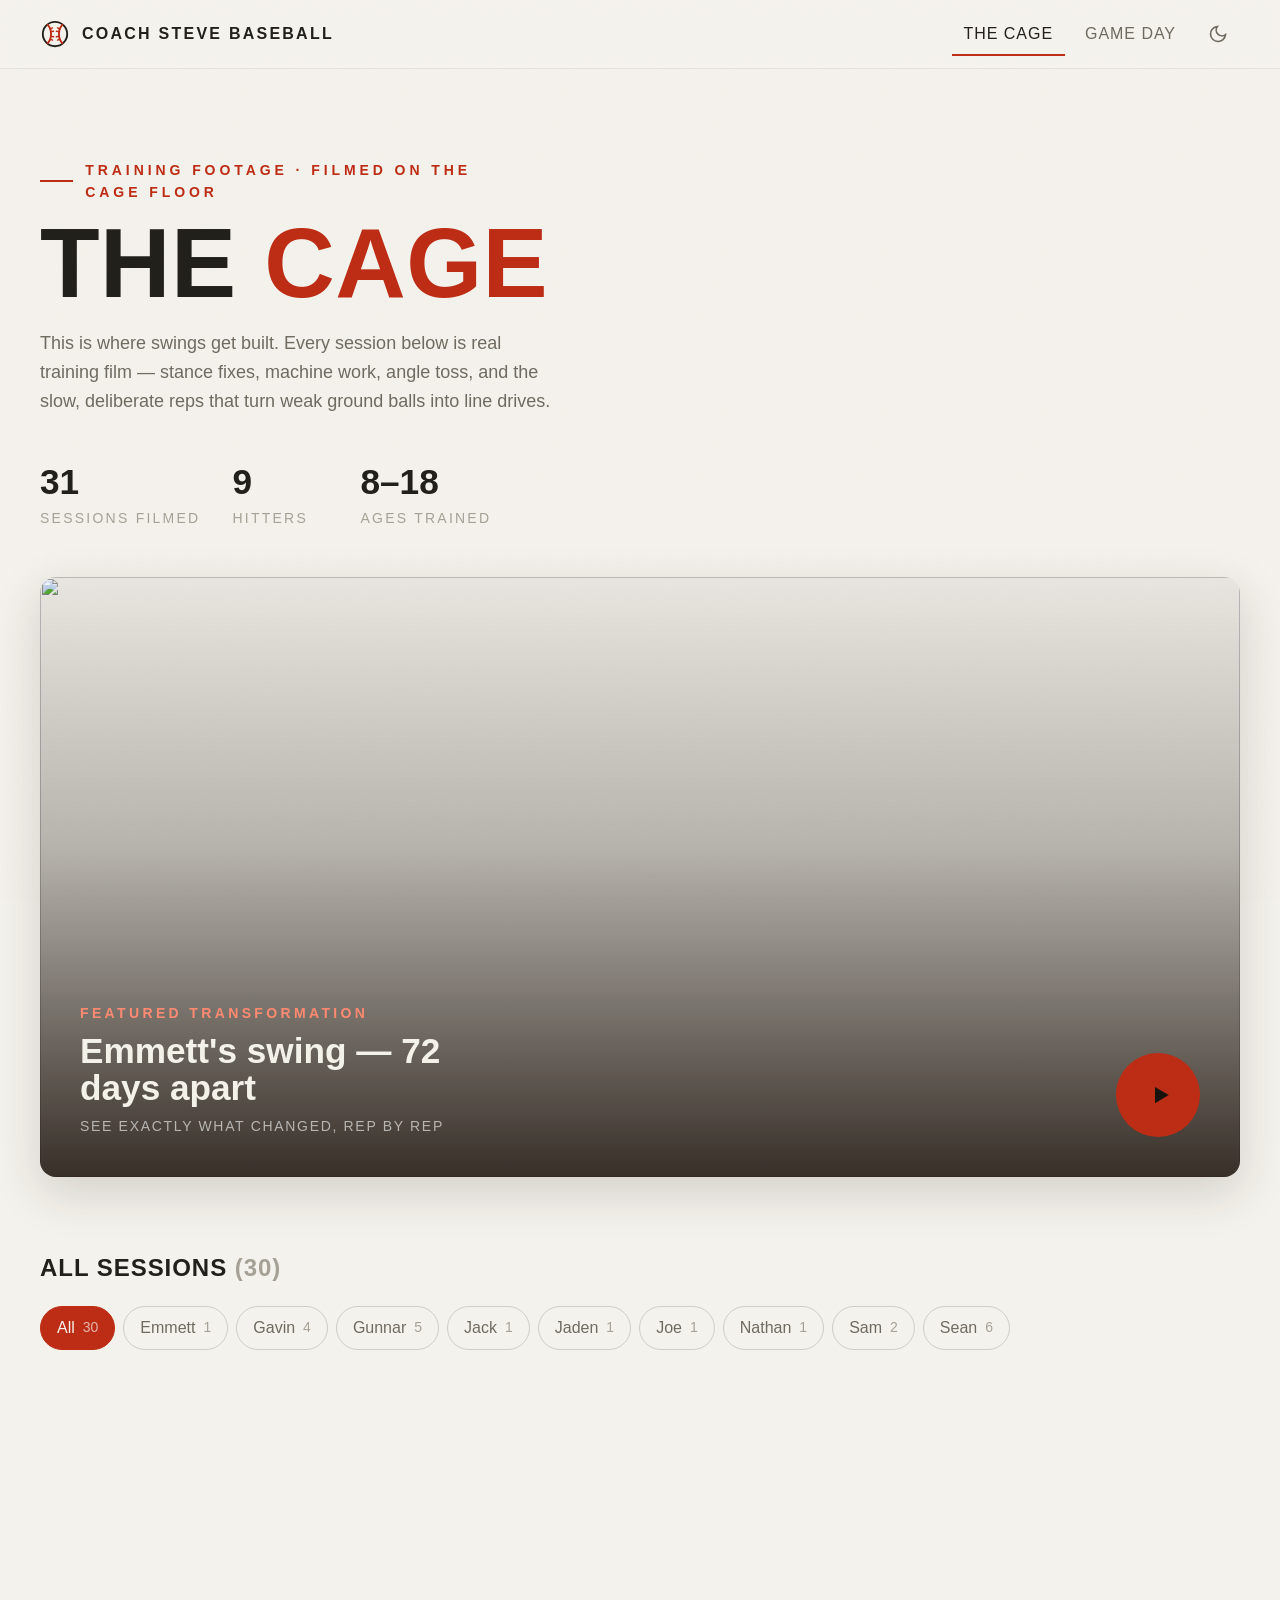
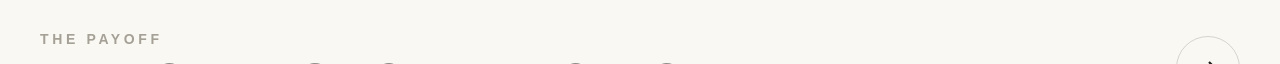
==== cage.html @ e66ed1f7 "Initial build + QA fixes: film room site" ====
<!doctype html>
<html lang="en">
<head>
  <meta charset="utf-8" />
  <meta name="viewport" content="width=device-width, initial-scale=1" />
  <title>The Cage — Coach Steve Baseball</title>
  <meta name="description" content="31 training sessions filmed in the cage — drill work, swing fixes, and transformations from Coach Steve's hitters, ages 8–18." />
  <meta property="og:title" content="The Cage — Coach Steve Baseball" />
  <meta property="og:description" content="Session footage, drill work, and swing transformations — filmed on the cage floor." />
  <meta property="og:image" content="https://i.ytimg.com/vi/dfww-Sb_CVw/maxresdefault.jpg" />
  <link href="https://api.fontshare.com/v2/css?f[]=clash-display@500,600,700&f[]=satoshi@400,500,700&display=swap" rel="stylesheet" />
  <link rel="stylesheet" href="./base.css" />
  <link rel="stylesheet" href="./style.css" />
</head>
<body class="page-cage" data-page="cage" data-featured="dfww-Sb_CVw">
  <a class="skip-link" href="#main">Skip to content</a>
  <header class="site-header">
    <a class="brand" href="./index.html" aria-label="Coach Steve Baseball home">
      <svg width="30" height="30" viewBox="0 0 32 32" fill="none" role="img" aria-label="Coach Steve Baseball logo">
        <circle cx="16" cy="16" r="13" stroke="currentColor" stroke-width="2" />
        <path d="M8.2 6.2 C 13 11, 13 21, 8.2 25.8" stroke="var(--color-accent)" stroke-width="2" stroke-linecap="round" />
        <path d="M23.8 6.2 C 19 11, 19 21, 23.8 25.8" stroke="var(--color-accent)" stroke-width="2" stroke-linecap="round" />
        <path d="M11 10.6l2.3-1.1M12 13.5l2.5-.5M12 18.5l2.5.5M11 21.4l2.3 1.1" stroke="var(--color-accent)" stroke-width="1.5" stroke-linecap="round" />
        <path d="M21 10.6l-2.3-1.1M20 13.5l-2.5-.5M20 18.5l-2.5.5M21 21.4l-2.3 1.1" stroke="var(--color-accent)" stroke-width="1.5" stroke-linecap="round" />
      </svg>
      <span class="brand-name">Coach Steve Baseball</span>
    </a>
    <nav class="site-nav" aria-label="Primary">
      <a href="./cage.html" aria-current="page">The Cage</a>
      <a href="./gameday.html">Game Day</a>
      <button class="theme-toggle" data-theme-toggle type="button" aria-label="Switch color mode"></button>
    </nav>
  </header>

  <main id="main">
    <section class="hero" data-reveal>
      <p class="hero-kicker">Training footage · Filmed on the cage floor</p>
      <h1>The <span class="accent">Cage</span></h1>
      <p class="hero-lede">
        This is where swings get built. Every session below is real training film — stance fixes,
        machine work, angle toss, and the slow, deliberate reps that turn weak ground balls into
        line drives.
      </p>
      <div class="hero-stats">
        <div class="hero-stat"><b>31</b><span>Sessions filmed</span></div>
        <div class="hero-stat"><b>9</b><span>Hitters</span></div>
        <div class="hero-stat"><b>8–18</b><span>Ages trained</span></div>
      </div>
    </section>

    <section class="featured" aria-label="Featured session" data-reveal>
      <button class="featured-card" id="featured-btn" type="button" aria-label="Play featured video: Emmett's swing transformation, 72 days apart">
        <img src="https://i.ytimg.com/vi/dfww-Sb_CVw/maxresdefault.jpg" alt="" loading="eager" decoding="async" width="1280" height="720" />
        <div class="featured-copy">
          <div>
            <p class="featured-label">Featured transformation</p>
            <p class="featured-title">Emmett's swing — 72 days apart</p>
            <p class="featured-meta">See exactly what changed, rep by rep</p>
          </div>
          <span class="play-badge" aria-hidden="true">
            <svg width="30" height="30" viewBox="0 0 24 24" fill="currentColor"><path d="M8 5.5v13l11-6.5-11-6.5z" /></svg>
          </span>
        </div>
      </button>
    </section>

    <div class="filter-bar" data-reveal>
      <h2 class="filter-heading">All sessions <span style="color:var(--color-text-faint)">(<span id="visible-count">30</span>)</span></h2>
      <div class="chips" id="chips" role="group" aria-label="Filter sessions by hitter"></div>
    </div>

    <section class="grid-wrap" aria-label="Training videos">
      <div class="video-grid" id="video-grid"></div>
      <div class="empty-state" id="empty-state">
        <svg width="44" height="44" viewBox="0 0 24 24" fill="none" stroke="currentColor" stroke-width="1.6" aria-hidden="true"><circle cx="12" cy="12" r="9"/><path d="M9.5 9.5c2 2 3 3.5 3.5 5.5M14.5 9c-2 .8-3.8.8-5.5.5"/></svg>
        <h3>No sessions here yet</h3>
        <p>Try a different hitter — or pick “All” to see every session.</p>
      </div>
    </section>

    <aside class="cross-band">
      <a href="./gameday.html">
        <div>
          <p class="cross-kicker">The payoff</p>
          <p class="cross-title">Watch it show up on Game Day</p>
        </div>
        <span class="cross-arrow" aria-hidden="true">
          <svg width="24" height="24" viewBox="0 0 24 24" fill="none" stroke="currentColor" stroke-width="2.2"><path d="M5 12h14M13 6l6 6-6 6" /></svg>
        </span>
      </a>
    </aside>
  </main>

  <footer class="site-footer">
    <span class="foot-brand">Coach Steve Baseball</span>
    <span>Private hitting &amp; player development · East Meadow, NY</span>
    <a href="https://www.youtube.com/@coachstevebaseball" target="_blank" rel="noopener noreferrer" style="color:inherit">YouTube ↗</a>
  </footer>

  <div class="lightbox" id="lightbox" role="dialog" aria-modal="true" aria-label="Video player">
    <div class="lightbox-scrim"></div>
    <div class="lightbox-panel">
      <div class="lightbox-controls">
        <button class="lb-btn" data-lb-close type="button" aria-label="Close video">
          <svg width="18" height="18" viewBox="0 0 24 24" fill="none" stroke="currentColor" stroke-width="2.4"><path d="M6 6l12 12M18 6L6 18" /></svg>
        </button>
      </div>
      <div class="lightbox-frame"></div>
      <div class="lightbox-body">
        <p class="lightbox-meta"></p>
        <h2 class="lightbox-title"></h2>
        <p class="lightbox-desc"></p>
      </div>
      <div class="lightbox-nav">
        <button class="lb-nav-btn" data-lb-prev type="button">
          <svg width="16" height="16" viewBox="0 0 24 24" fill="none" stroke="currentColor" stroke-width="2.2" aria-hidden="true"><path d="M19 12H5M11 6l-6 6 6 6" /></svg>
          Previous
        </button>
        <button class="lb-nav-btn" data-lb-next type="button">
          Next
          <svg width="16" height="16" viewBox="0 0 24 24" fill="none" stroke="currentColor" stroke-width="2.2" aria-hidden="true"><path d="M5 12h14M13 6l6 6-6 6" /></svg>
        </button>
      </div>
    </div>
  </div>

  <script src="./videos.js" defer></script>
  <script src="./app.js" defer></script>
</body>
</html>
---- base.css ----
*,
*::before,
*::after {
  box-sizing: border-box;
  margin: 0;
  padding: 0;
}

html {
  -moz-text-size-adjust: none;
  -webkit-text-size-adjust: none;
  text-size-adjust: none;
  -webkit-font-smoothing: antialiased;
  -moz-osx-font-smoothing: grayscale;
  text-rendering: optimizeLegibility;
  scroll-behavior: smooth;
  hanging-punctuation: first last;
  scroll-padding-top: var(--space-16);
}

body {
  min-height: 100dvh;
  line-height: 1.6;
  font-family: var(--font-body, sans-serif);
  font-size: var(--text-base);
  color: var(--color-text);
  background-color: var(--color-bg);
}

img,
picture,
video,
canvas,
svg {
  display: block;
  max-width: 100%;
  height: auto;
}
ul[role='list'],
ol[role='list'] {
  list-style: none;
}
input,
button,
textarea,
select {
  font: inherit;
  color: inherit;
}

h1,
h2,
h3,
h4,
h5,
h6 {
  text-wrap: balance;
  line-height: 1.15;
}
p,
li,
figcaption {
  text-wrap: pretty;
  max-width: 72ch;
}

::selection {
  background: oklch(from var(--color-accent) l c h / 0.3);
  color: var(--color-text);
}

:focus-visible {
  outline: 2px solid var(--color-accent);
  outline-offset: 3px;
  border-radius: var(--radius-sm);
}

@media (prefers-reduced-motion: reduce) {
  *,
  *::before,
  *::after {
    animation-duration: 0.01ms !important;
    animation-iteration-count: 1 !important;
    transition-duration: 0.01ms !important;
    scroll-behavior: auto !important;
  }
}

button {
  cursor: pointer;
  background: none;
  border: none;
}
table {
  border-collapse: collapse;
  width: 100%;
}

a,
button,
[role='button'],
[role='link'],
input,
textarea,
select {
  transition:
    color var(--transition-interactive),
    background var(--transition-interactive),
    border-color var(--transition-interactive),
    box-shadow var(--transition-interactive);
}

.sr-only {
  position: absolute;
  width: 1px;
  height: 1px;
  padding: 0;
  margin: -1px;
  overflow: hidden;
  clip: rect(0, 0, 0, 0);
  white-space: nowrap;
  border-width: 0;
}
---- style.css ----
/* ============================================================
   COACH STEVE BASEBALL — FILM ROOM
   Night-session cinema: charcoal surfaces, stitch-red (cage)
   and stadium-gold (game day) accents.
   ============================================================ */

:root {
  /* Type scale */
  --text-xs: clamp(0.75rem, 0.7rem + 0.25vw, 0.875rem);
  --text-sm: clamp(0.875rem, 0.8rem + 0.35vw, 1rem);
  --text-base: clamp(1rem, 0.95rem + 0.25vw, 1.125rem);
  --text-lg: clamp(1.125rem, 1rem + 0.75vw, 1.5rem);
  --text-xl: clamp(1.5rem, 1.2rem + 1.25vw, 2.25rem);
  --text-2xl: clamp(2rem, 1.2rem + 2.5vw, 3.5rem);
  --text-3xl: clamp(2.5rem, 1rem + 4vw, 5rem);
  --text-hero: clamp(3rem, 0.5rem + 7vw, 7.5rem);

  /* Spacing */
  --space-1: 0.25rem;
  --space-2: 0.5rem;
  --space-3: 0.75rem;
  --space-4: 1rem;
  --space-5: 1.25rem;
  --space-6: 1.5rem;
  --space-8: 2rem;
  --space-10: 2.5rem;
  --space-12: 3rem;
  --space-16: 4rem;
  --space-20: 5rem;
  --space-24: 6rem;
  --space-32: 8rem;

  /* Radius */
  --radius-sm: 0.375rem;
  --radius-md: 0.5rem;
  --radius-lg: 0.75rem;
  --radius-xl: 1rem;
  --radius-full: 9999px;

  --transition-interactive: 180ms cubic-bezier(0.16, 1, 0.3, 1);
  --ease-out: cubic-bezier(0.16, 1, 0.3, 1);

  --content-narrow: 640px;
  --content-default: 960px;
  --content-wide: 1280px;

  --font-display: 'Clash Display', 'Arial Narrow', sans-serif;
  --font-body: 'Satoshi', 'Helvetica Neue', sans-serif;
}

/* ---------- DARK (default — night session) ---------- */
:root,
[data-theme='dark'] {
  --color-bg: #131312;
  --color-surface: #1a1a18;
  --color-surface-2: #201f1d;
  --color-surface-offset: #262522;
  --color-surface-dynamic: #2e2d29;
  --color-divider: oklch(0.95 0.01 90 / 0.08);
  --color-border: oklch(0.95 0.01 90 / 0.14);

  --color-text: #eeeae1;
  --color-text-muted: #a09b90;
  --color-text-faint: #6c6960;
  --color-text-inverse: #131312;

  /* stitch red (cage default) */
  --color-red: #ff5a40;
  --color-red-hover: #ff7259;
  --color-red-deep: #d23a22;
  /* stadium gold */
  --color-gold: #eeb03c;
  --color-gold-hover: #f7c25d;
  --color-gold-deep: #c78d1d;

  --color-accent: var(--color-red);
  --color-accent-hover: var(--color-red-hover);

  --scrim: linear-gradient(to top, oklch(0.15 0.01 80 / 0.92), oklch(0.15 0.01 80 / 0.25) 55%, oklch(0.15 0.01 80 / 0.05));
  --shadow-sm: 0 1px 2px oklch(0 0 0 / 0.3);
  --shadow-md: 0 4px 16px oklch(0 0 0 / 0.35);
  --shadow-lg: 0 16px 48px oklch(0 0 0 / 0.5);
}

/* ---------- LIGHT (day game) ---------- */
[data-theme='light'] {
  --color-bg: #f4f2ec;
  --color-surface: #faf8f3;
  --color-surface-2: #fdfcf9;
  --color-surface-offset: #ece9e1;
  --color-surface-dynamic: #e2dfd6;
  --color-divider: oklch(0.2 0.01 90 / 0.08);
  --color-border: oklch(0.2 0.01 90 / 0.16);

  --color-text: #22201b;
  --color-text-muted: #6f6b61;
  --color-text-faint: #a5a196;
  --color-text-inverse: #f4f2ec;

  --color-red: #bd2c14;
  --color-red-hover: #99230f;
  --color-red-deep: #99230f;
  --color-gold: #9a6b00;
  --color-gold-hover: #7b5500;
  --color-gold-deep: #7b5500;

  --scrim: linear-gradient(to top, oklch(0.2 0.02 60 / 0.88), oklch(0.2 0.02 60 / 0.28) 55%, oklch(0.2 0.02 60 / 0.05));
  --shadow-sm: 0 1px 2px oklch(0.25 0.02 80 / 0.08);
  --shadow-md: 0 4px 16px oklch(0.25 0.02 80 / 0.1);
  --shadow-lg: 0 16px 48px oklch(0.25 0.02 80 / 0.16);
}

/* Page-scoped accents */
body.page-game {
  --color-accent: var(--color-gold);
  --color-accent-hover: var(--color-gold-hover);
}

/* ============================================================
   GRAIN + PAGE ATMOSPHERE
   ============================================================ */
body::before {
  content: '';
  position: fixed;
  inset: 0;
  pointer-events: none;
  z-index: 1;
  opacity: 0.05;
  background-image: url("data:image/svg+xml,%3Csvg xmlns='http://www.w3.org/2000/svg' width='160' height='160'%3E%3Cfilter id='n'%3E%3CfeTurbulence type='fractalNoise' baseFrequency='0.9' numOctaves='2'/%3E%3C/filter%3E%3Crect width='160' height='160' filter='url(%23n)' opacity='0.55'/%3E%3C/svg%3E");
}

/* ============================================================
   HEADER
   ============================================================ */
.skip-link {
  position: absolute;
  left: var(--space-4);
  top: -100%;
  z-index: 200;
  background: var(--color-accent);
  color: var(--color-text-inverse);
  padding: var(--space-2) var(--space-4);
  border-radius: var(--radius-sm);
  font-size: var(--text-sm);
}
.skip-link:focus {
  top: var(--space-4);
}

.site-header {
  position: sticky;
  top: 0;
  z-index: 100;
  display: flex;
  align-items: center;
  justify-content: space-between;
  gap: var(--space-4);
  padding: var(--space-3) clamp(var(--space-4), 4vw, var(--space-10));
  background: oklch(from var(--color-bg) l c h / 0.82);
  backdrop-filter: blur(14px);
  -webkit-backdrop-filter: blur(14px);
  border-bottom: 1px solid var(--color-divider);
}

.brand {
  display: inline-flex;
  align-items: center;
  gap: var(--space-3);
  text-decoration: none;
  color: var(--color-text);
}
.brand svg {
  flex: none;
}
.brand-name {
  font-family: var(--font-display);
  font-weight: 600;
  font-size: var(--text-sm);
  letter-spacing: 0.14em;
  text-transform: uppercase;
  white-space: nowrap;
}

.site-nav {
  display: flex;
  align-items: center;
  gap: var(--space-2);
}
.site-nav a {
  text-decoration: none;
  color: var(--color-text-muted);
  font-size: var(--text-sm);
  font-weight: 500;
  letter-spacing: 0.06em;
  text-transform: uppercase;
  padding: var(--space-2) var(--space-3);
  border-radius: var(--radius-full);
  min-height: 44px;
  display: inline-flex;
  align-items: center;
}
.site-nav a:hover {
  color: var(--color-text);
}
.site-nav a[aria-current='page'] {
  color: var(--color-text);
  box-shadow: inset 0 -2px 0 var(--color-accent);
  border-radius: 0;
}
.theme-toggle {
  display: inline-flex;
  align-items: center;
  justify-content: center;
  width: 44px;
  height: 44px;
  border-radius: var(--radius-full);
  color: var(--color-text-muted);
}
.theme-toggle:hover {
  color: var(--color-text);
  background: var(--color-surface-2);
}

/* ============================================================
   ENTRY (index) — split screen
   ============================================================ */
.entry {
  position: relative;
  z-index: 2;
  display: flex;
  min-height: calc(100dvh - 71px);
}
.entry-half {
  position: relative;
  flex: 1 1 50%;
  display: flex;
  align-items: flex-end;
  overflow: hidden;
  text-decoration: none;
  color: #f2efe7;
  transition: flex-basis 700ms var(--ease-out);
  outline-offset: -6px;
}
@media (hover: hover) {
  .entry:has(.entry-half:hover) .entry-half:hover {
    flex-basis: 62%;
  }
  .entry:has(.entry-half:hover) .entry-half:not(:hover) {
    flex-basis: 38%;
  }
}
.entry-collage {
  position: absolute;
  inset: -4%;
  display: grid;
  grid-template-columns: repeat(2, 1fr);
  gap: 4px;
  filter: saturate(0.85) contrast(1.02);
  transform: scale(1.02);
  transition: transform 900ms var(--ease-out);
}
.entry-half:hover .entry-collage {
  transform: scale(1.07);
}
.entry-collage img {
  width: 100%;
  height: 100%;
  object-fit: cover;
}
.entry-half::after {
  content: '';
  position: absolute;
  inset: 0;
  background: var(--scrim);
}
.entry-half.entry-cage::after {
  background:
    linear-gradient(to top, oklch(0.14 0.02 30 / 0.94), oklch(0.14 0.02 30 / 0.35) 55%, oklch(0.14 0.02 30 / 0.12));
}
.entry-half.entry-game::after {
  background:
    linear-gradient(to top, oklch(0.15 0.03 75 / 0.94), oklch(0.15 0.03 75 / 0.35) 55%, oklch(0.15 0.03 75 / 0.12));
}
.entry-copy {
  position: relative;
  z-index: 3;
  padding: clamp(var(--space-6), 5vw, var(--space-16));
  width: 100%;
}
.entry-kicker {
  font-size: var(--text-xs);
  font-weight: 700;
  letter-spacing: 0.28em;
  text-transform: uppercase;
  margin-bottom: var(--space-3);
}
.entry-cage .entry-kicker {
  color: #ff8971;
}
.entry-game .entry-kicker {
  color: #f6c765;
}
.entry-title {
  font-family: var(--font-display);
  font-weight: 700;
  font-size: var(--text-3xl);
  text-transform: uppercase;
  letter-spacing: 0.01em;
  line-height: 0.95;
}
.entry-sub {
  margin-top: var(--space-3);
  max-width: 44ch;
  color: oklch(0.98 0 0 / 0.75);
  font-size: var(--text-sm);
}
.entry-cta {
  display: inline-flex;
  align-items: center;
  gap: var(--space-2);
  margin-top: var(--space-5);
  font-size: var(--text-sm);
  font-weight: 700;
  letter-spacing: 0.1em;
  text-transform: uppercase;
}
.entry-cage .entry-cta {
  color: #ff8971;
}
.entry-game .entry-cta {
  color: #f6c765;
}
.entry-cta svg {
  transition: transform 300ms var(--ease-out);
}
.entry-half:hover .entry-cta svg {
  transform: translateX(6px);
}
.entry-count {
  position: absolute;
  top: clamp(var(--space-5), 4vw, var(--space-10));
  right: clamp(var(--space-5), 4vw, var(--space-10));
  z-index: 3;
  font-family: var(--font-display);
  font-weight: 600;
  font-size: var(--text-lg);
  line-height: 1.1;
  color: oklch(1 0 0 / 0.92);
  text-align: right;
  background: oklch(0.15 0.01 80 / 0.62);
  backdrop-filter: blur(8px);
  -webkit-backdrop-filter: blur(8px);
  padding: var(--space-3) var(--space-4);
  border-radius: var(--radius-lg);
  border: 1px solid oklch(1 0 0 / 0.1);
}
.entry-count small {
  display: block;
  font-family: var(--font-body);
  font-size: var(--text-xs);
  font-weight: 500;
  letter-spacing: 0.18em;
  text-transform: uppercase;
  color: oklch(1 0 0 / 0.55);
}
@media (max-width: 767px) {
  .entry {
    flex-direction: column;
  }
  .entry-half {
    min-height: 46dvh;
  }
}

/* ============================================================
   PAGE HERO (cage / gameday)
   ============================================================ */
.hero {
  position: relative;
  z-index: 2;
  padding: clamp(var(--space-10), 7vw, var(--space-24)) clamp(var(--space-4), 4vw, var(--space-10))
    clamp(var(--space-8), 4vw, var(--space-12));
  max-width: var(--content-wide);
  margin-inline: auto;
}
.hero-kicker {
  display: inline-flex;
  align-items: center;
  gap: var(--space-3);
  font-size: var(--text-xs);
  font-weight: 700;
  letter-spacing: 0.28em;
  text-transform: uppercase;
  color: var(--color-accent);
  margin-bottom: var(--space-4);
}
.hero-kicker::before {
  content: '';
  width: 34px;
  height: 2px;
  background: var(--color-accent);
}
.hero h1 {
  font-family: var(--font-display);
  font-weight: 700;
  font-size: var(--text-hero);
  text-transform: uppercase;
  line-height: 0.92;
  letter-spacing: 0.005em;
  max-width: 12ch;
}
.hero h1 .accent {
  color: var(--color-accent);
}
.hero-lede {
  margin-top: var(--space-5);
  max-width: 52ch;
  color: var(--color-text-muted);
  font-size: var(--text-base);
}
.hero-stats {
  display: flex;
  flex-wrap: wrap;
  gap: var(--space-8);
  margin-top: clamp(var(--space-8), 4vw, var(--space-12));
}
.hero-stat {
  min-width: 96px;
}
.hero-stat b {
  display: block;
  font-family: var(--font-display);
  font-weight: 600;
  font-size: var(--text-xl);
  line-height: 1;
}
.hero-stat span {
  display: block;
  margin-top: var(--space-2);
  font-size: var(--text-xs);
  font-weight: 500;
  letter-spacing: 0.16em;
  text-transform: uppercase;
  color: var(--color-text-faint);
}

/* ---------- Featured video ---------- */
.featured {
  position: relative;
  z-index: 2;
  max-width: var(--content-wide);
  margin: 0 auto clamp(var(--space-12), 6vw, var(--space-20));
  padding-inline: clamp(var(--space-4), 4vw, var(--space-10));
}
.featured-card {
  position: relative;
  display: block;
  width: 100%;
  border-radius: var(--radius-xl);
  overflow: hidden;
  aspect-ratio: 16 / 8;
  box-shadow: var(--shadow-lg);
  text-align: left;
}
.featured-card img {
  position: absolute;
  inset: 0;
  width: 100%;
  height: 100%;
  object-fit: cover;
  transition: transform 1200ms var(--ease-out);
}
.featured-card:hover img {
  transform: scale(1.04);
}
.featured-card::after {
  content: '';
  position: absolute;
  inset: 0;
  background: var(--scrim);
}
.featured-copy {
  position: absolute;
  inset: auto 0 0 0;
  z-index: 2;
  padding: clamp(var(--space-5), 4vw, var(--space-10));
  color: #f4f1e9;
  display: flex;
  align-items: flex-end;
  justify-content: space-between;
  gap: var(--space-6);
}
.featured-label {
  font-size: var(--text-xs);
  font-weight: 700;
  letter-spacing: 0.24em;
  text-transform: uppercase;
  color: var(--color-accent);
  margin-bottom: var(--space-2);
}
body.page-game .featured-label,
body.page-game .featured-result {
  color: #f6c765;
}
body.page-cage .featured-label {
  color: #ff8971;
}
.featured-title {
  font-family: var(--font-display);
  font-weight: 600;
  font-size: var(--text-xl);
  max-width: 24ch;
  line-height: 1.05;
}
.featured-meta {
  margin-top: var(--space-2);
  font-size: var(--text-xs);
  letter-spacing: 0.12em;
  text-transform: uppercase;
  color: oklch(1 0 0 / 0.6);
}
.play-badge {
  flex: none;
  width: clamp(56px, 7vw, 84px);
  height: clamp(56px, 7vw, 84px);
  border-radius: var(--radius-full);
  display: grid;
  place-items: center;
  background: var(--color-accent);
  color: #16130f;
  transition: transform 300ms var(--ease-out);
}
.featured-card:hover .play-badge {
  transform: scale(1.08);
}
.play-badge svg {
  margin-left: 3px;
}

/* ============================================================
   FILTERS
   ============================================================ */
.filter-bar {
  position: relative;
  z-index: 2;
  max-width: var(--content-wide);
  margin-inline: auto;
  padding-inline: clamp(var(--space-4), 4vw, var(--space-10));
  margin-bottom: var(--space-8);
  display: flex;
  align-items: baseline;
  gap: var(--space-6);
  flex-wrap: wrap;
}
.filter-heading {
  font-family: var(--font-display);
  font-weight: 600;
  font-size: var(--text-lg);
  text-transform: uppercase;
  letter-spacing: 0.04em;
  white-space: nowrap;
}
.chips {
  display: flex;
  flex-wrap: wrap;
  gap: var(--space-2);
}
.chip {
  display: inline-flex;
  align-items: center;
  gap: var(--space-2);
  padding: var(--space-2) var(--space-4);
  min-height: 44px;
  border-radius: var(--radius-full);
  border: 1px solid var(--color-border);
  color: var(--color-text-muted);
  font-size: var(--text-sm);
  font-weight: 500;
}
.chip small {
  font-size: var(--text-xs);
  color: var(--color-text-faint);
}
.chip:hover {
  color: var(--color-text);
  border-color: var(--color-text-faint);
}
.chip:active {
  transform: translateY(1px);
}
.chip[aria-pressed='true'] {
  background: var(--color-accent);
  border-color: var(--color-accent);
  color: var(--color-text-inverse);
}
.chip[aria-pressed='true'] small {
  color: oklch(from var(--color-text-inverse) l c h / 0.7);
}

/* ============================================================
   VIDEO GRID
   ============================================================ */
.grid-wrap {
  position: relative;
  z-index: 2;
  max-width: var(--content-wide);
  margin-inline: auto;
  padding: 0 clamp(var(--space-4), 4vw, var(--space-10)) clamp(var(--space-16), 8vw, var(--space-24));
}
.video-grid {
  display: grid;
  grid-template-columns: repeat(auto-fill, minmax(min(300px, 100%), 1fr));
  gap: clamp(var(--space-5), 3vw, var(--space-8)) clamp(var(--space-4), 2.5vw, var(--space-6));
}
.video-card {
  text-align: left;
  display: flex;
  flex-direction: column;
  gap: var(--space-3);
  border-radius: var(--radius-lg);
  content-visibility: auto;
  contain-intrinsic-size: 320px;
}
.video-card.is-hidden {
  display: none;
}
.thumb {
  position: relative;
  border-radius: var(--radius-lg);
  overflow: hidden;
  aspect-ratio: 16 / 9;
  background: var(--color-surface-offset);
  box-shadow: var(--shadow-sm);
}
.thumb img {
  width: 100%;
  height: 100%;
  object-fit: cover;
  transition: transform 700ms var(--ease-out), opacity 400ms var(--ease-out);
}
.video-card:hover .thumb img {
  transform: scale(1.06);
}
.thumb::after {
  content: '';
  position: absolute;
  inset: 0;
  background: linear-gradient(to top, oklch(0.1 0.01 80 / 0.5), transparent 45%);
  opacity: 0;
  transition: opacity 350ms var(--ease-out);
}
.video-card:hover .thumb::after {
  opacity: 1;
}
.thumb-play {
  position: absolute;
  right: var(--space-3);
  bottom: var(--space-3);
  z-index: 2;
  width: 44px;
  height: 44px;
  border-radius: var(--radius-full);
  display: grid;
  place-items: center;
  background: var(--color-accent);
  color: #16130f;
  opacity: 0;
  transform: translateY(6px);
  transition: opacity 300ms var(--ease-out), transform 300ms var(--ease-out);
}
.thumb-play svg {
  margin-left: 2px;
}
.video-card:hover .thumb-play,
.video-card:focus-visible .thumb-play {
  opacity: 1;
  transform: translateY(0);
}
@media (hover: none) {
  .thumb-play {
    opacity: 1;
    transform: none;
  }
}
.result-tag {
  position: absolute;
  left: var(--space-3);
  top: var(--space-3);
  z-index: 2;
  padding: var(--space-1) var(--space-3);
  border-radius: var(--radius-full);
  background: oklch(0.16 0.01 80 / 0.82);
  backdrop-filter: blur(6px);
  color: #f6c765;
  font-size: var(--text-xs);
  font-weight: 700;
  letter-spacing: 0.08em;
  text-transform: uppercase;
}
.card-meta {
  display: flex;
  align-items: center;
  gap: var(--space-3);
  font-size: var(--text-xs);
  letter-spacing: 0.14em;
  text-transform: uppercase;
  color: var(--color-text-faint);
  font-weight: 500;
}
.card-meta .dot {
  width: 4px;
  height: 4px;
  border-radius: var(--radius-full);
  background: var(--color-accent);
}
.card-title {
  font-family: var(--font-body);
  font-weight: 700;
  font-size: var(--text-base);
  line-height: 1.35;
  color: var(--color-text);
  display: -webkit-box;
  -webkit-line-clamp: 2;
  -webkit-box-orient: vertical;
  overflow: hidden;
  transition: color var(--transition-interactive);
}
.video-card:hover .card-title {
  color: var(--color-accent);
}

/* Feature card (first in grid) */
.video-card.is-feature {
  grid-column: span 2;
  grid-row: span 1;
}
.video-card.is-feature .thumb {
  aspect-ratio: 16 / 8.4;
}
@media (max-width: 700px) {
  .video-card.is-feature {
    grid-column: span 1;
  }
  .video-card.is-feature .thumb {
    aspect-ratio: 16 / 9;
  }
}

/* Scroll reveal */
.reveal {
  opacity: 0;
  transition: opacity 800ms var(--ease-out);
  transition-delay: var(--reveal-delay, 0ms);
}
.reveal.is-visible {
  opacity: 1;
}

/* Empty state */
.empty-state {
  display: none;
  flex-direction: column;
  align-items: center;
  text-align: center;
  padding: var(--space-16) var(--space-8);
  color: var(--color-text-muted);
}
.empty-state.is-active {
  display: flex;
}
.empty-state svg {
  color: var(--color-text-faint);
  margin-bottom: var(--space-4);
}
.empty-state h3 {
  color: var(--color-text);
  font-family: var(--font-display);
  font-size: var(--text-lg);
  margin-bottom: var(--space-2);
}

/* ============================================================
   CROSS-PAGE BAND
   ============================================================ */
.cross-band {
  position: relative;
  z-index: 2;
  border-top: 1px solid var(--color-divider);
  background: var(--color-surface);
}
.cross-band a {
  display: flex;
  align-items: center;
  justify-content: space-between;
  gap: var(--space-6);
  max-width: var(--content-wide);
  margin-inline: auto;
  padding: clamp(var(--space-10), 6vw, var(--space-20)) clamp(var(--space-4), 4vw, var(--space-10));
  text-decoration: none;
  color: var(--color-text);
}
.cross-band .cross-kicker {
  font-size: var(--text-xs);
  font-weight: 700;
  letter-spacing: 0.26em;
  text-transform: uppercase;
  color: var(--color-text-faint);
  margin-bottom: var(--space-2);
}
.cross-band .cross-title {
  font-family: var(--font-display);
  font-weight: 700;
  font-size: var(--text-2xl);
  text-transform: uppercase;
  line-height: 0.98;
  transition: color var(--transition-interactive);
}
.cross-band a:hover .cross-title {
  color: var(--color-accent);
}
.cross-arrow {
  flex: none;
  width: 64px;
  height: 64px;
  border-radius: var(--radius-full);
  border: 1px solid var(--color-border);
  display: grid;
  place-items: center;
  color: var(--color-text);
  transition: transform 350ms var(--ease-out), background var(--transition-interactive),
    color var(--transition-interactive), border-color var(--transition-interactive);
}
.cross-band a:hover .cross-arrow {
  background: var(--color-accent);
  border-color: var(--color-accent);
  color: var(--color-text-inverse);
  transform: translateX(6px);
}

/* ============================================================
   FOOTER
   ============================================================ */
.site-footer {
  position: relative;
  z-index: 2;
  border-top: 1px solid var(--color-divider);
  padding: var(--space-8) clamp(var(--space-4), 4vw, var(--space-10));
  display: flex;
  align-items: center;
  justify-content: space-between;
  gap: var(--space-4);
  flex-wrap: wrap;
  color: var(--color-text-faint);
  font-size: var(--text-xs);
  letter-spacing: 0.08em;
}
.site-footer .foot-brand {
  display: inline-flex;
  align-items: center;
  gap: var(--space-2);
  color: var(--color-text-muted);
}

/* ============================================================
   LIGHTBOX
   ============================================================ */
.lightbox {
  position: fixed;
  inset: 0;
  z-index: 300;
  display: none;
  align-items: center;
  justify-content: center;
  padding: clamp(var(--space-3), 3vw, var(--space-10));
}
.lightbox.is-open {
  display: flex;
}
.lightbox-scrim {
  position: absolute;
  inset: 0;
  background: oklch(0.08 0.005 80 / 0.9);
  backdrop-filter: blur(8px);
}
.lightbox-panel {
  position: relative;
  z-index: 2;
  width: min(1080px, 100%);
  max-height: 100%;
  overflow: auto;
  background: var(--color-surface);
  border: 1px solid var(--color-divider);
  border-radius: var(--radius-xl);
  box-shadow: var(--shadow-lg);
  animation: lb-in 420ms var(--ease-out);
}
@keyframes lb-in {
  from {
    opacity: 0;
    transform: translateY(16px) scale(0.985);
  }
  to {
    opacity: 1;
    transform: none;
  }
}
.lightbox-frame {
  aspect-ratio: 16 / 9;
  background: #000;
  border-radius: calc(var(--radius-xl) - 1px) calc(var(--radius-xl) - 1px) 0 0;
  overflow: hidden;
}
.lightbox-frame iframe {
  width: 100%;
  height: 100%;
  border: 0;
  display: block;
}
.lightbox-body {
  padding: var(--space-5) clamp(var(--space-4), 3vw, var(--space-8)) var(--space-6);
}
.lightbox-meta {
  display: flex;
  align-items: center;
  gap: var(--space-3);
  font-size: var(--text-xs);
  letter-spacing: 0.14em;
  text-transform: uppercase;
  color: var(--color-text-faint);
  font-weight: 600;
  margin-bottom: var(--space-2);
}
.lightbox-meta .result {
  color: var(--color-accent);
}
.lightbox-title {
  font-family: var(--font-display);
  font-weight: 600;
  font-size: var(--text-lg);
  line-height: 1.15;
}
.lightbox-desc {
  margin-top: var(--space-3);
  color: var(--color-text-muted);
  font-size: var(--text-sm);
  max-width: 68ch;
  white-space: pre-line;
}
.lightbox-controls {
  position: absolute;
  top: var(--space-3);
  right: var(--space-3);
  z-index: 3;
  display: flex;
  gap: var(--space-2);
}
.lb-btn {
  width: 44px;
  height: 44px;
  border-radius: var(--radius-full);
  display: grid;
  place-items: center;
  background: oklch(0.16 0.01 80 / 0.75);
  backdrop-filter: blur(6px);
  color: #f2efe7;
  border: 1px solid oklch(1 0 0 / 0.12);
}
.lb-btn:hover {
  background: var(--color-accent);
  color: var(--color-text-inverse);
  border-color: var(--color-accent);
}
.lightbox-nav {
  display: flex;
  justify-content: space-between;
  gap: var(--space-3);
  padding: 0 clamp(var(--space-4), 3vw, var(--space-8)) var(--space-6);
}
.lb-nav-btn {
  display: inline-flex;
  align-items: center;
  gap: var(--space-2);
  min-height: 44px;
  padding: var(--space-2) var(--space-4);
  border-radius: var(--radius-full);
  border: 1px solid var(--color-border);
  color: var(--color-text-muted);
  font-size: var(--text-sm);
  font-weight: 600;
}
.lb-nav-btn:hover:not(:disabled) {
  color: var(--color-text);
  border-color: var(--color-text-faint);
}
.lb-nav-btn:disabled {
  opacity: 0.35;
  cursor: default;
}
body.lightbox-open {
  overflow: hidden;
}

/* Mobile tweaks */
@media (max-width: 720px) {
  .brand-name {
    display: none;
  }
  .site-header {
    padding-inline: var(--space-4);
  }
  .site-nav {
    gap: var(--space-1);
  }
  .site-nav a {
    white-space: nowrap;
    letter-spacing: 0.04em;
  }
  .theme-toggle {
    width: 40px;
  }
}
@media (max-width: 640px) {
  .featured-card {
    aspect-ratio: 16 / 11;
  }
  .featured-copy {
    flex-direction: column;
    align-items: flex-start;
    gap: var(--space-4);
  }
  .play-badge {
    order: -1;
  }
  .hero-stats {
    gap: var(--space-6);
  }
  .site-nav a {
    padding: var(--space-2);
  }
  .cross-band .cross-title {
    font-size: var(--text-xl);
  }
}
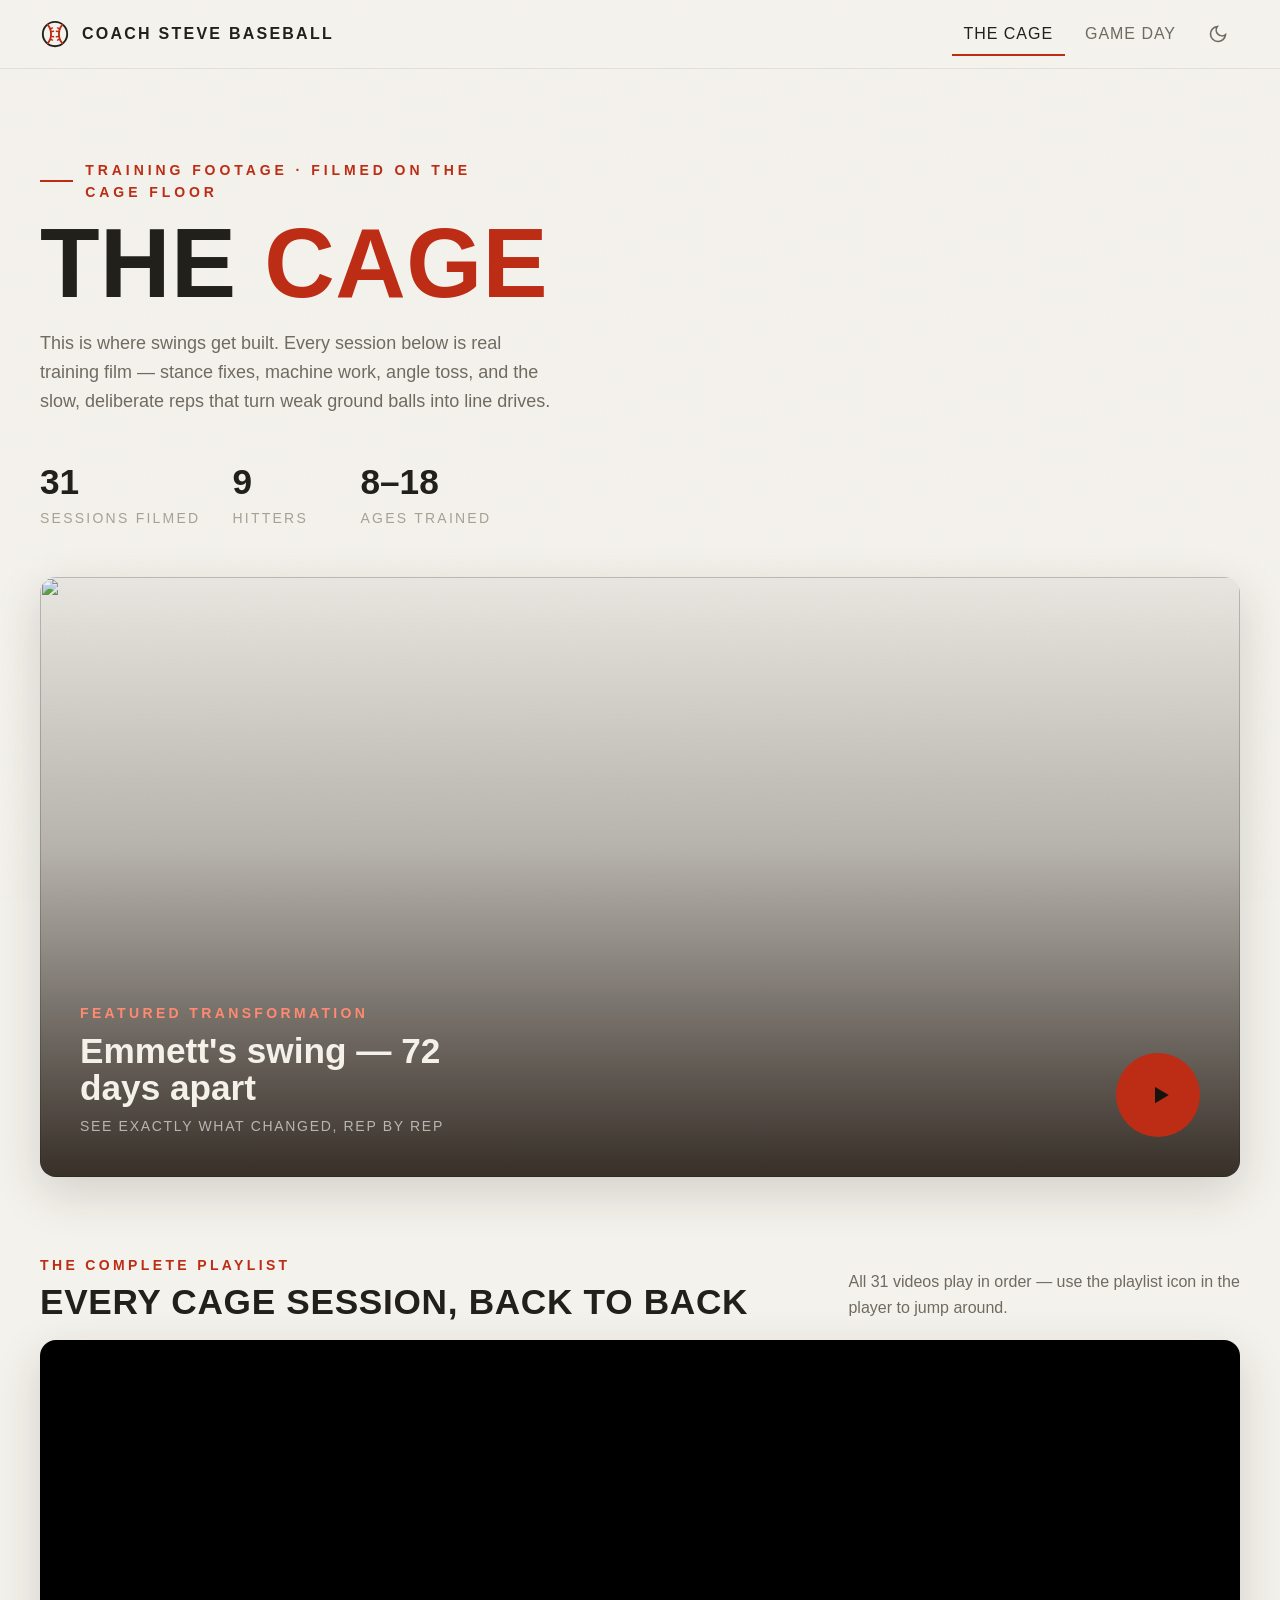
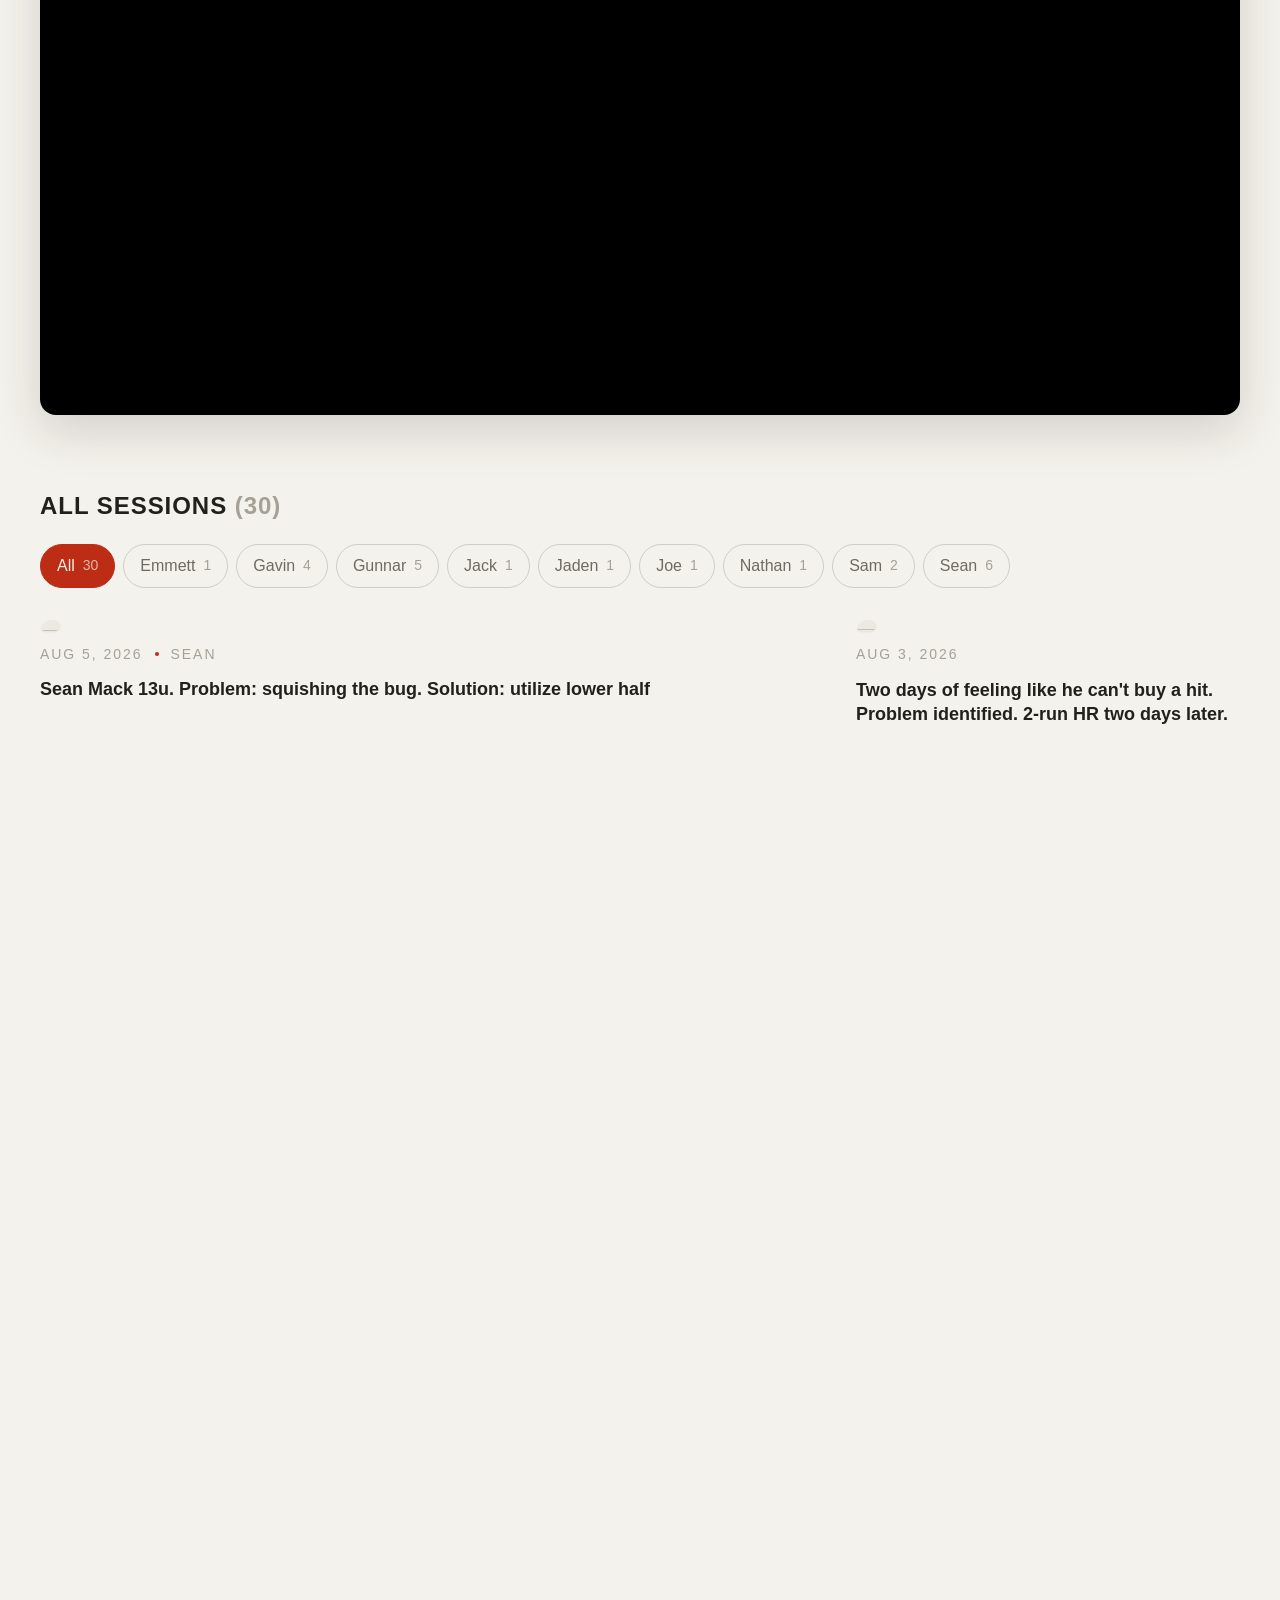
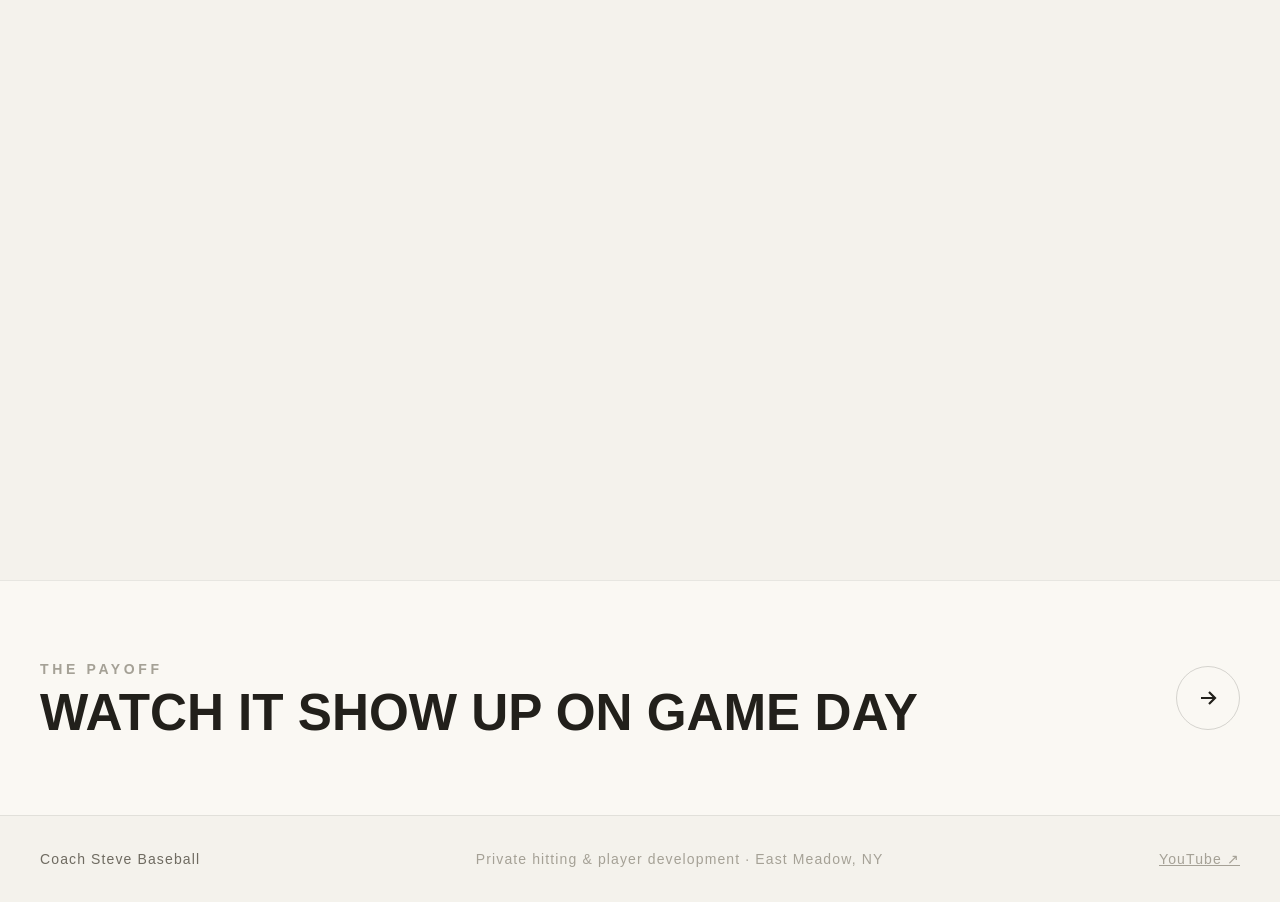
==== commit b1ba7846: "Embed complete YouTube playlists on cage and gameday pages" ====
--- a/cage.html
+++ b/cage.html
@@ -64,6 +64,25 @@
       </button>
     </section>
 
+    <section class="playlist-embed" aria-label="Full cage training playlist" data-reveal>
+      <div class="playlist-head">
+        <div>
+          <p class="playlist-kicker">The complete playlist</p>
+          <h2 class="playlist-title">Every cage session, back to back</h2>
+        </div>
+        <p class="playlist-note">All 31 videos play in order — use the playlist icon in the player to jump around.</p>
+      </div>
+      <div class="playlist-frame">
+        <iframe
+          src="https://www.youtube-nocookie.com/embed/videoseries?list=PLf-AYFJb_UQ0&rel=0"
+          title="Cage training playlist — Coach Steve Baseball"
+          loading="lazy"
+          allow="accelerometer; autoplay; clipboard-write; encrypted-media; gyroscope; picture-in-picture; web-share"
+          allowfullscreen
+        ></iframe>
+      </div>
+    </section>
+
     <div class="filter-bar" data-reveal>
       <h2 class="filter-heading">All sessions <span style="color:var(--color-text-faint)">(<span id="visible-count">30</span>)</span></h2>
       <div class="chips" id="chips" role="group" aria-label="Filter sessions by hitter"></div>
--- a/style.css
+++ b/style.css
@@ -538,6 +538,60 @@
 }
 
 /* ============================================================
+   PLAYLIST EMBED
+   ============================================================ */
+.playlist-embed {
+  position: relative;
+  z-index: 2;
+  max-width: var(--content-wide);
+  margin: 0 auto clamp(var(--space-12), 6vw, var(--space-20));
+  padding-inline: clamp(var(--space-4), 4vw, var(--space-10));
+}
+.playlist-head {
+  display: flex;
+  align-items: flex-end;
+  justify-content: space-between;
+  gap: var(--space-6);
+  flex-wrap: wrap;
+  margin-bottom: var(--space-5);
+}
+.playlist-kicker {
+  font-size: var(--text-xs);
+  font-weight: 700;
+  letter-spacing: 0.24em;
+  text-transform: uppercase;
+  color: var(--color-accent);
+  margin-bottom: var(--space-2);
+}
+.playlist-title {
+  font-family: var(--font-display);
+  font-weight: 600;
+  font-size: var(--text-xl);
+  text-transform: uppercase;
+  letter-spacing: 0.02em;
+  line-height: 1.02;
+}
+.playlist-note {
+  font-size: var(--text-sm);
+  color: var(--color-text-muted);
+  max-width: 44ch;
+}
+.playlist-frame {
+  aspect-ratio: 16 / 9;
+  border-radius: var(--radius-xl);
+  overflow: hidden;
+  background: #000;
+  box-shadow: var(--shadow-lg);
+  border: 1px solid var(--color-divider);
+}
+.playlist-frame iframe {
+  width: 100%;
+  height: 100%;
+  border: 0;
+  display: block;
+}
+
+/* ============================================================
    FILTERS
    ============================================================ */
 .filter-bar {
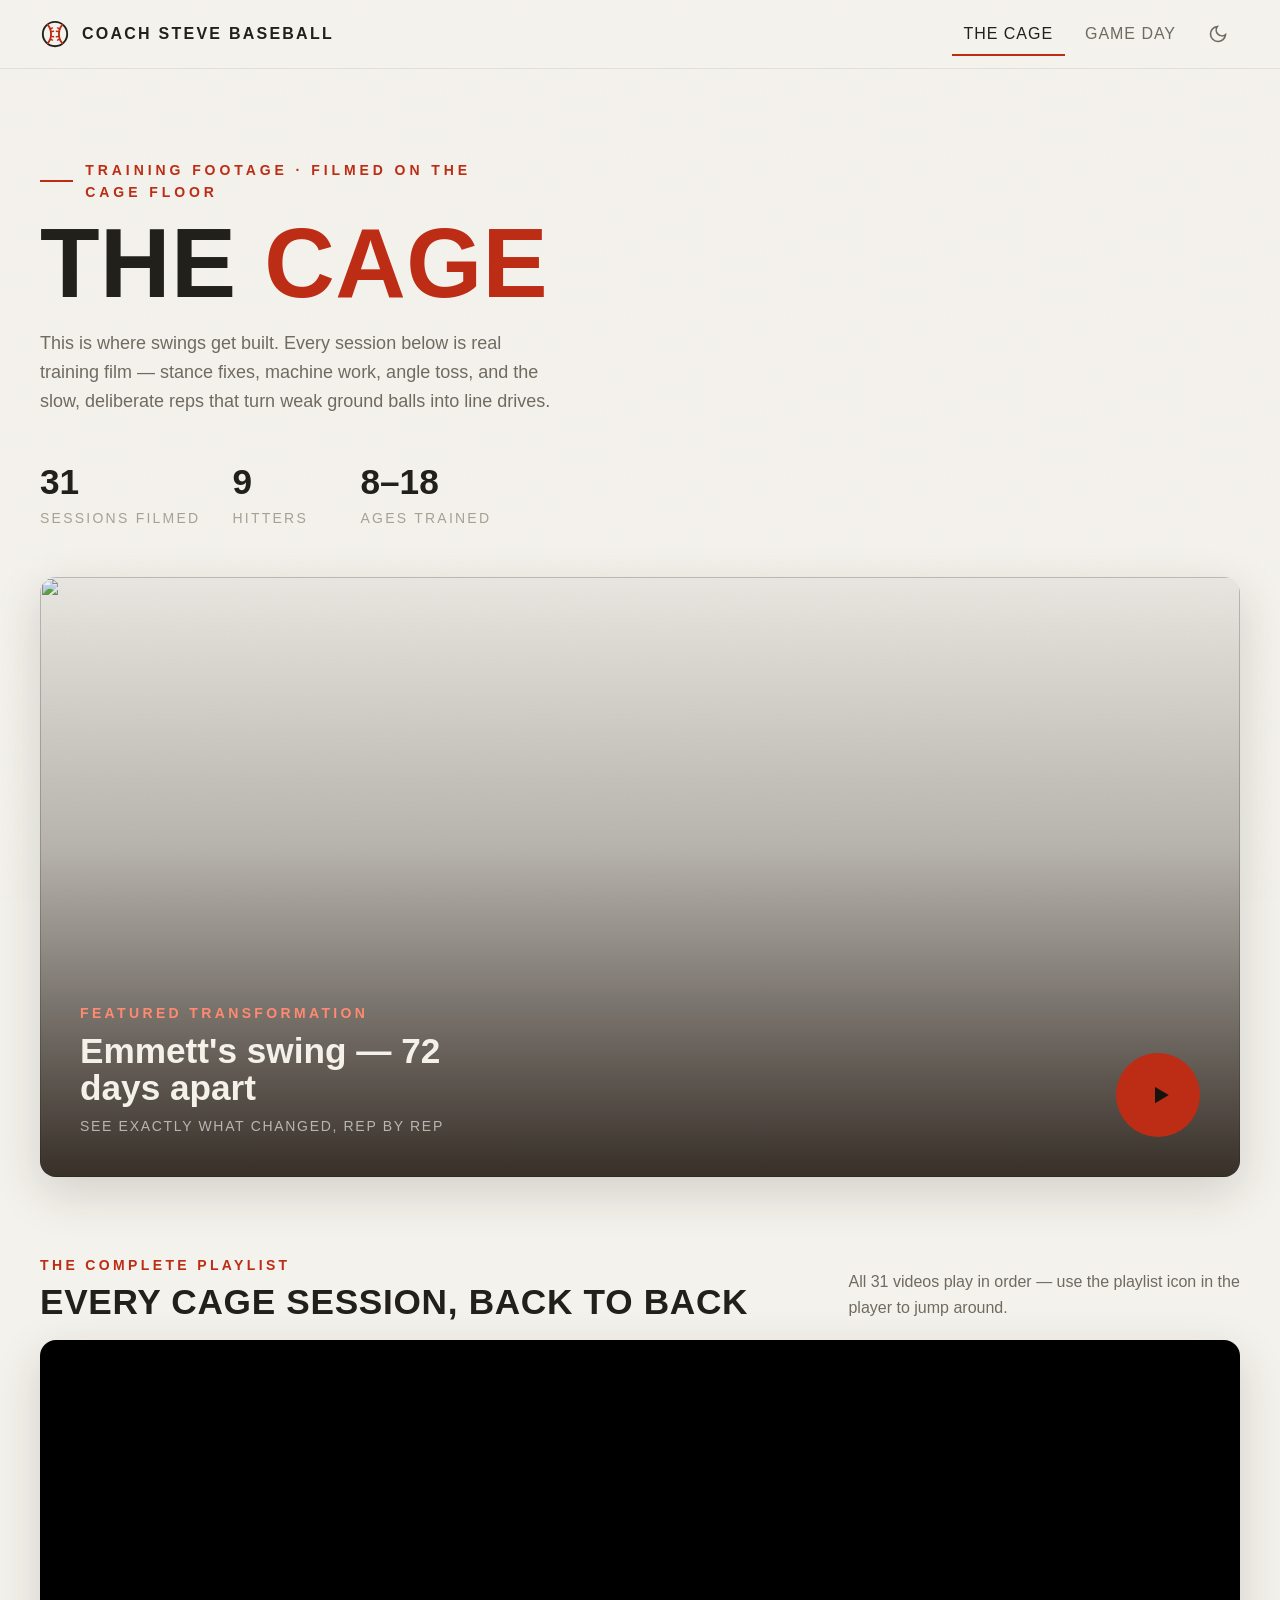
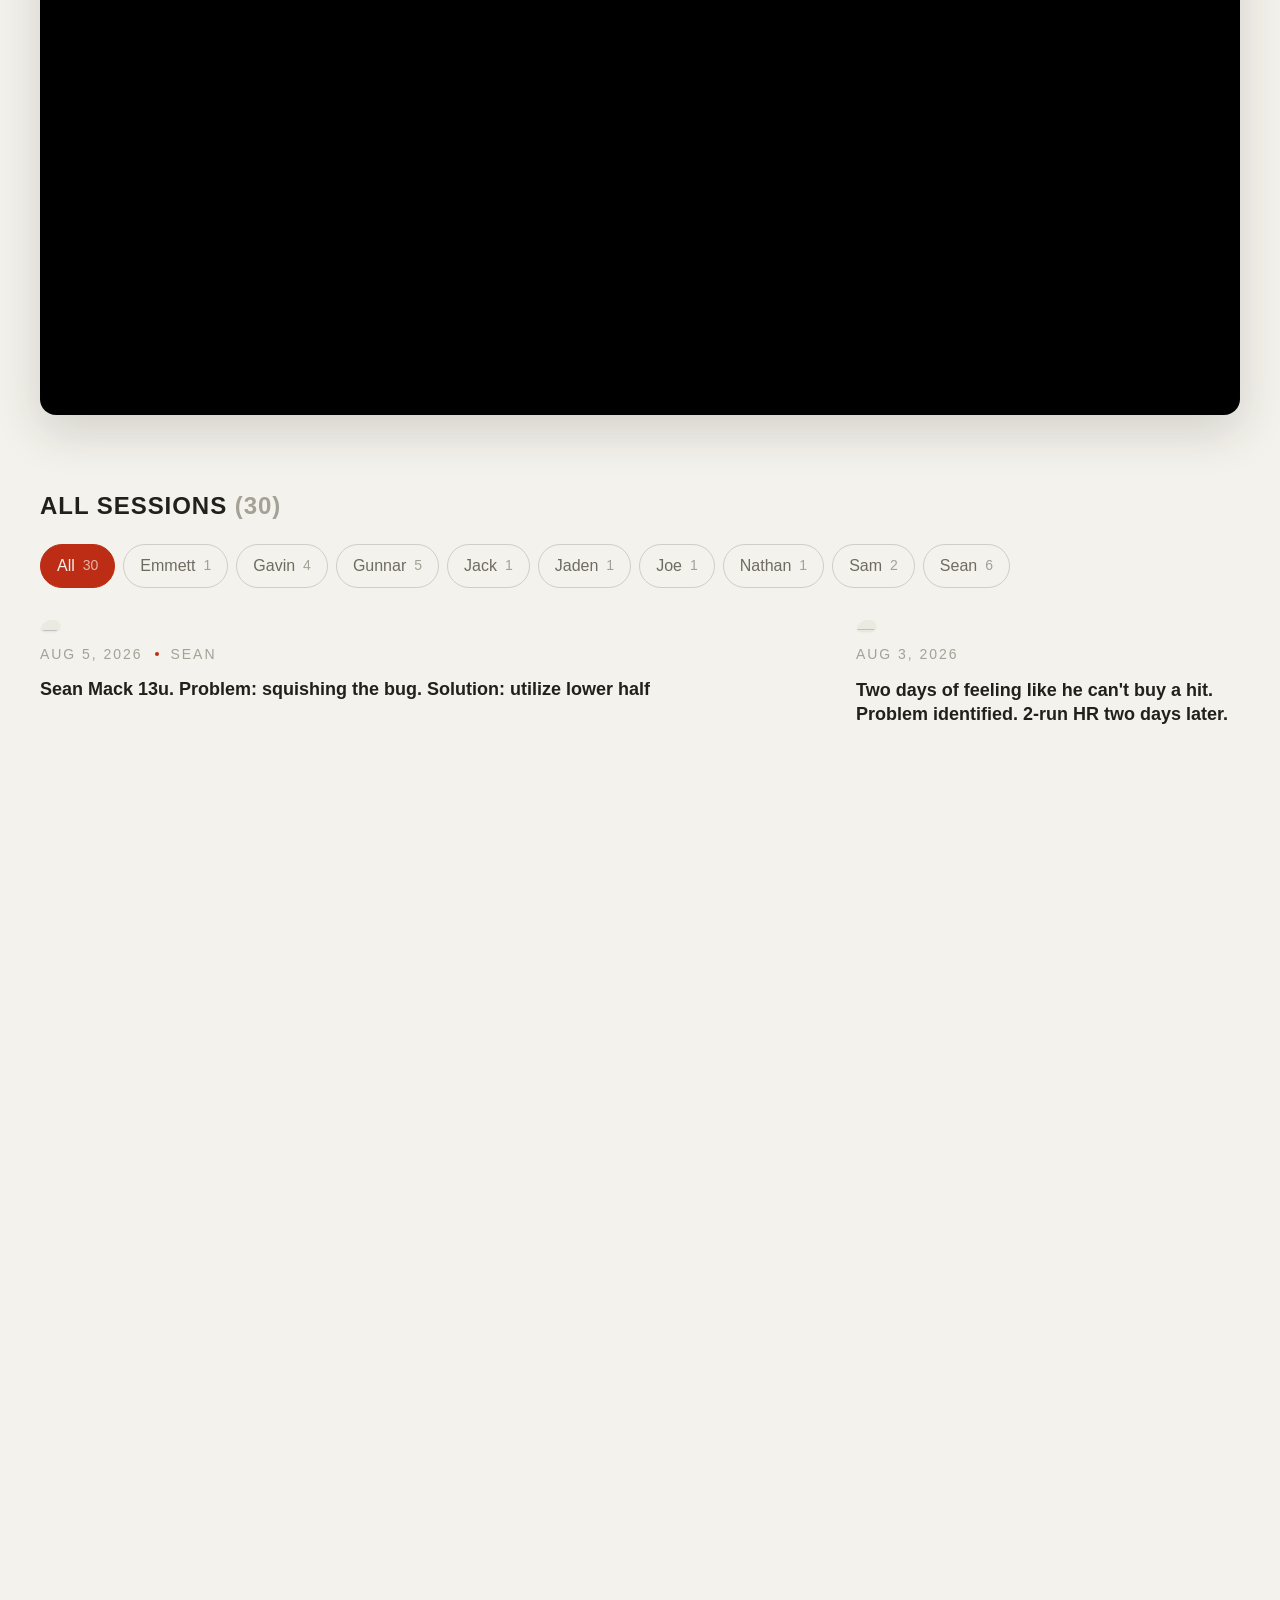
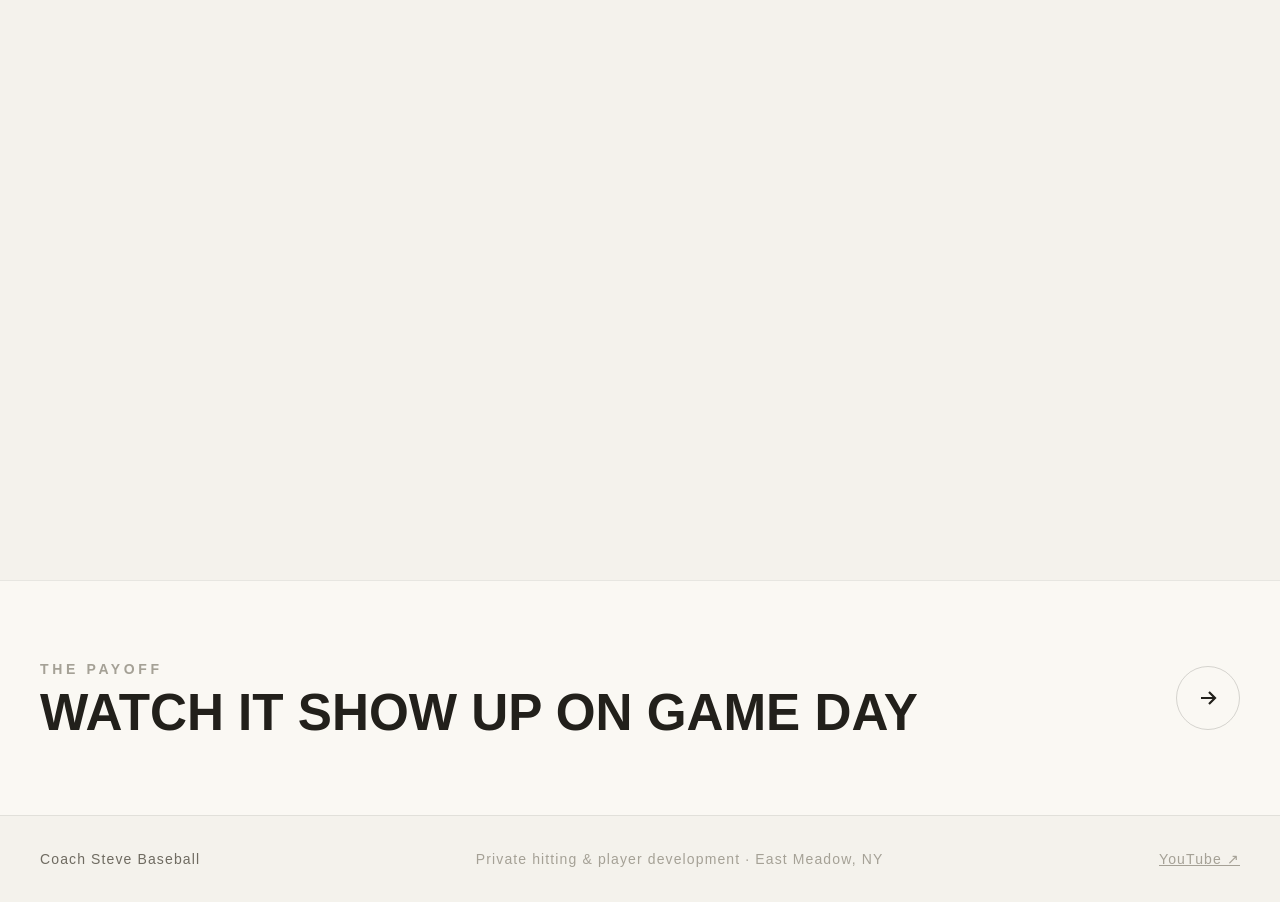
==== commit 3c314df7: "Live auto-updating playlists via YouTube connector backend" ====
--- a/cage.html
+++ b/cage.html
@@ -42,8 +42,8 @@
         line drives.
       </p>
       <div class="hero-stats">
-        <div class="hero-stat"><b>31</b><span>Sessions filmed</span></div>
-        <div class="hero-stat"><b>9</b><span>Hitters</span></div>
+        <div class="hero-stat"><b id="stat-sessions">31</b><span>Sessions filmed</span></div>
+        <div class="hero-stat"><b id="stat-hitters">9</b><span>Hitters</span></div>
         <div class="hero-stat"><b>8–18</b><span>Ages trained</span></div>
       </div>
     </section>
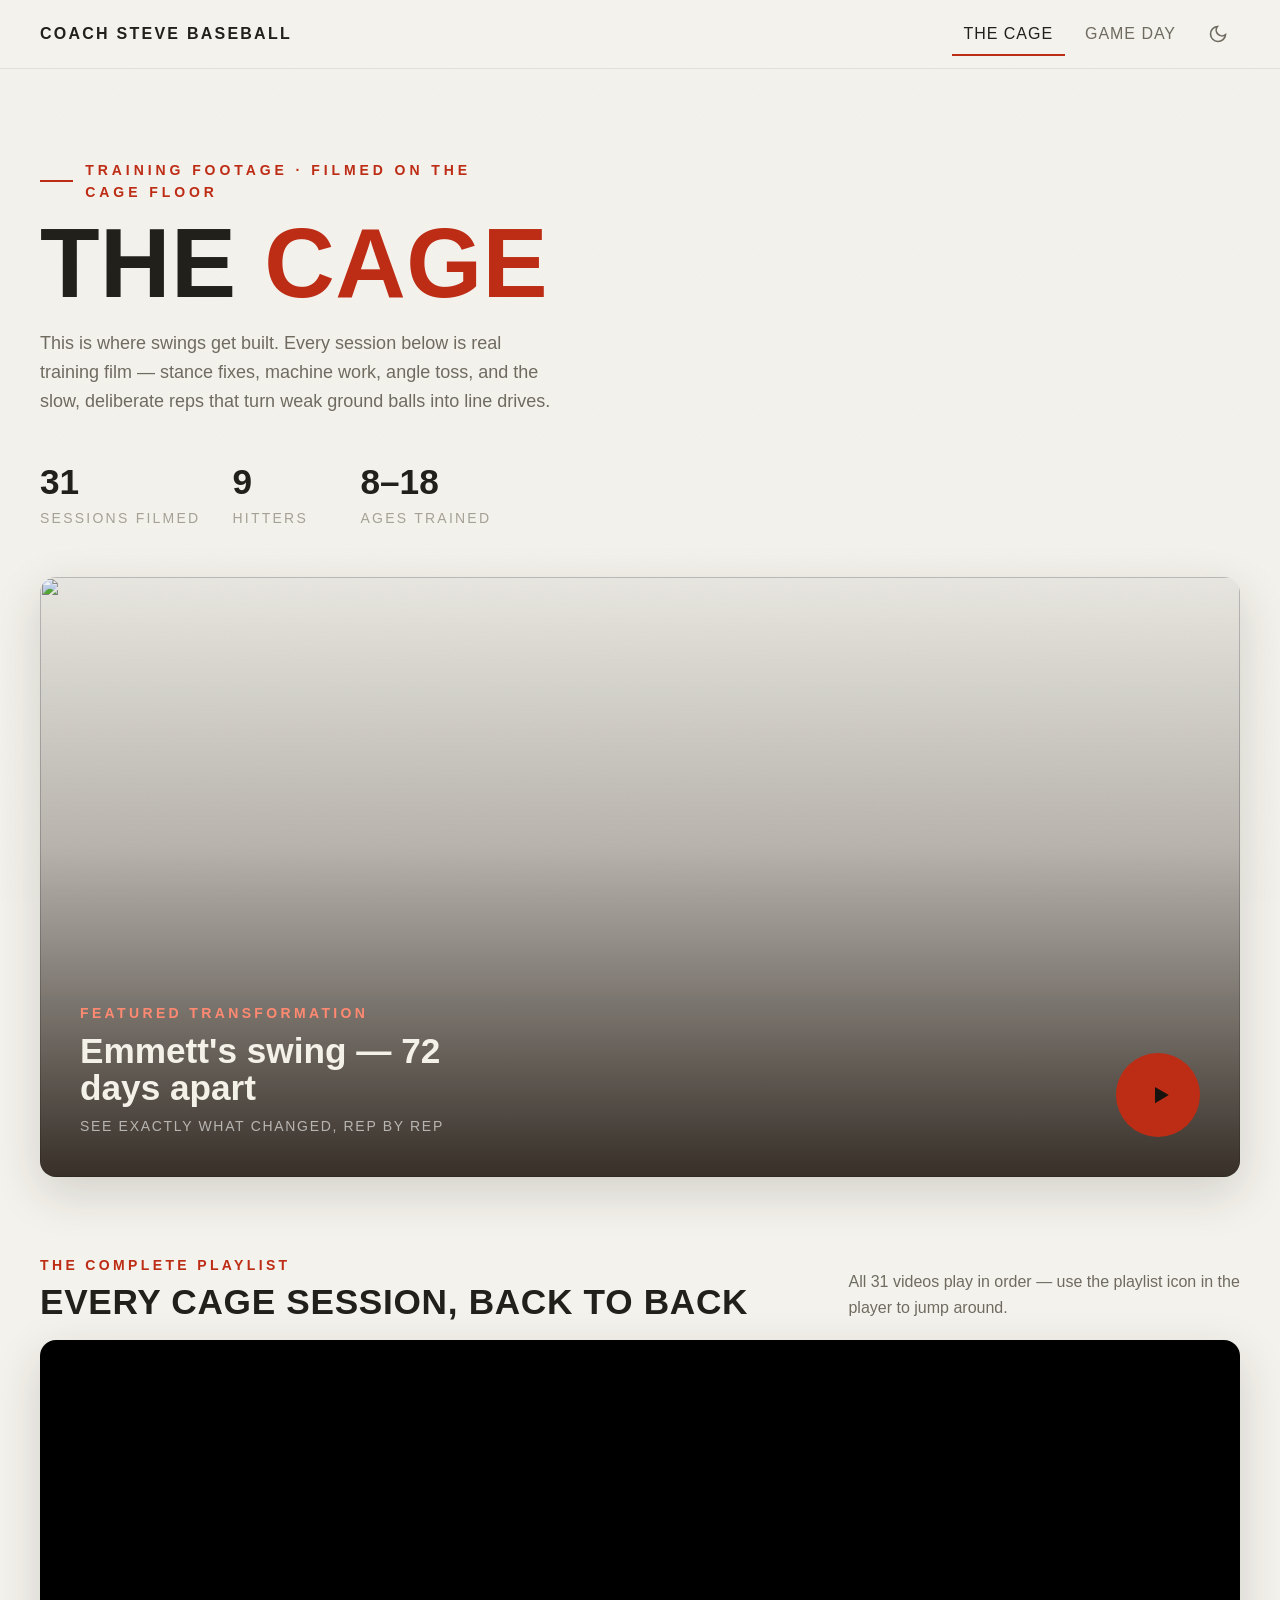
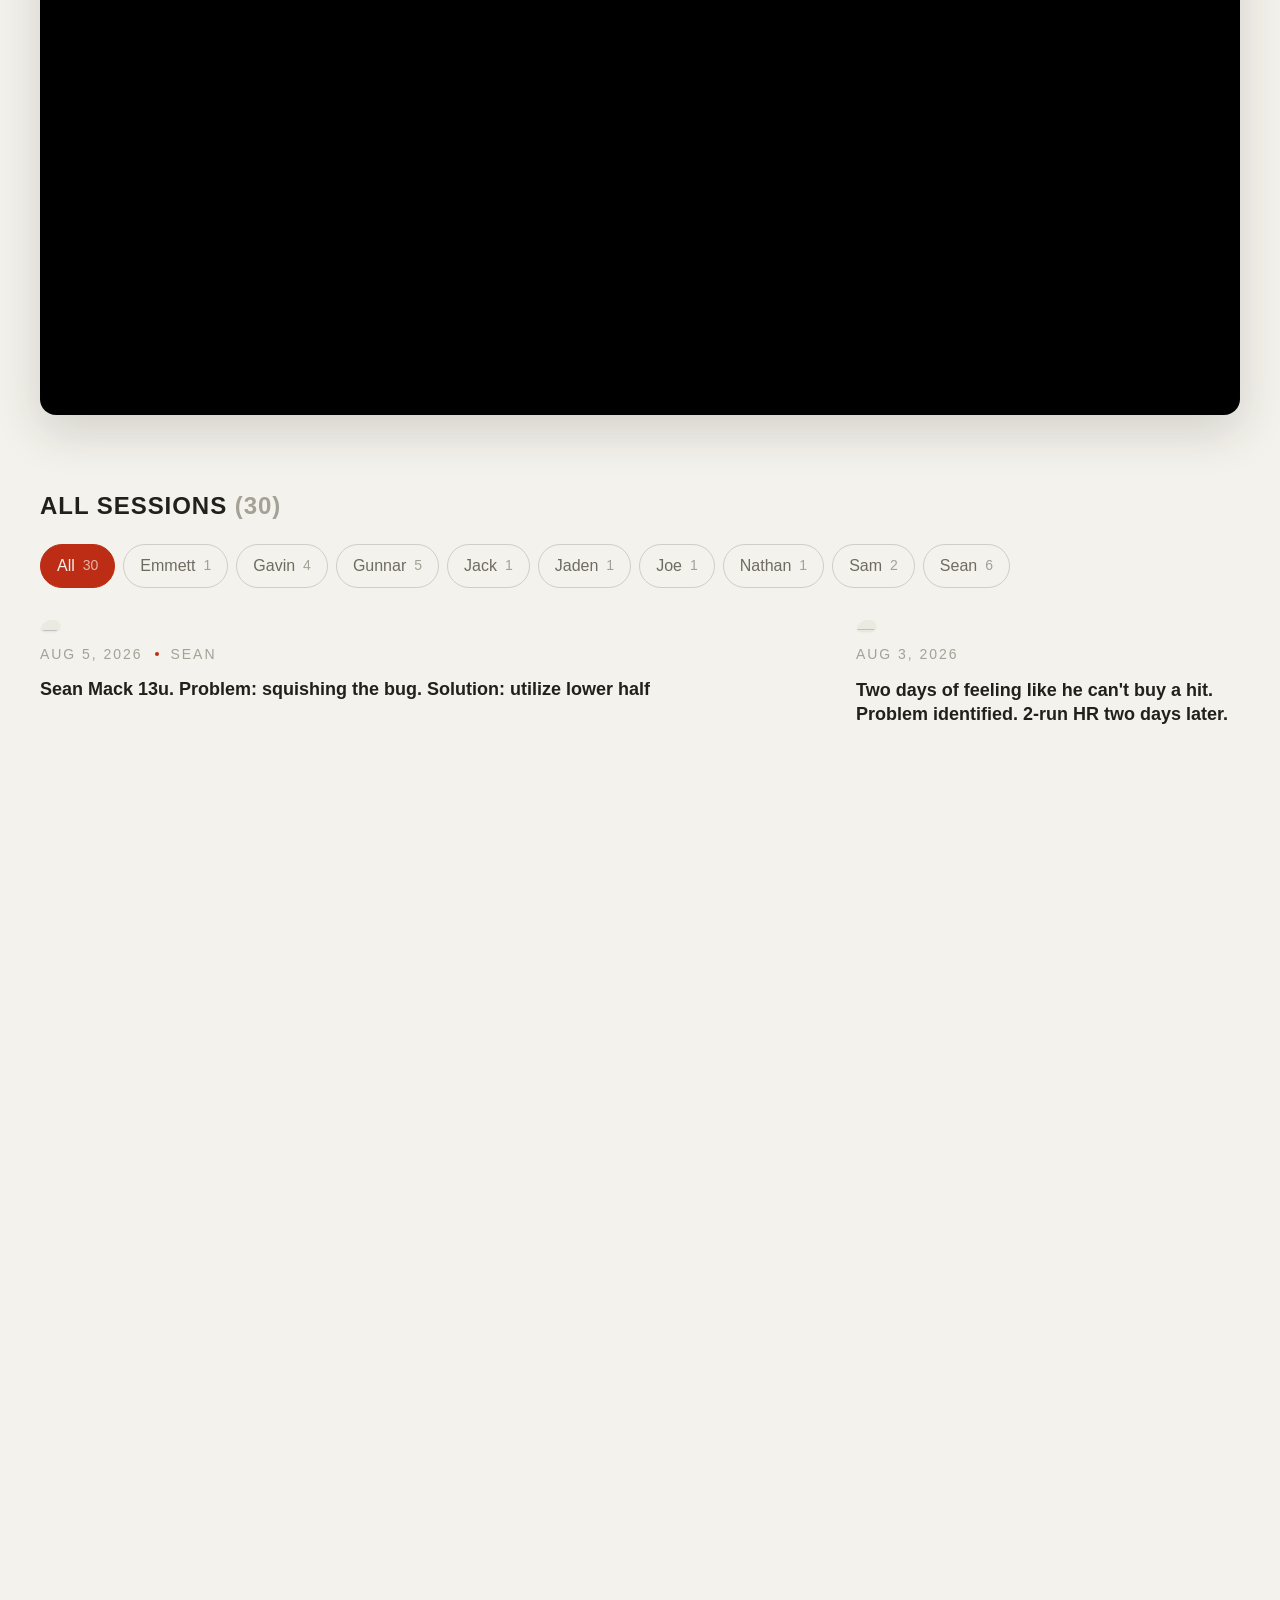
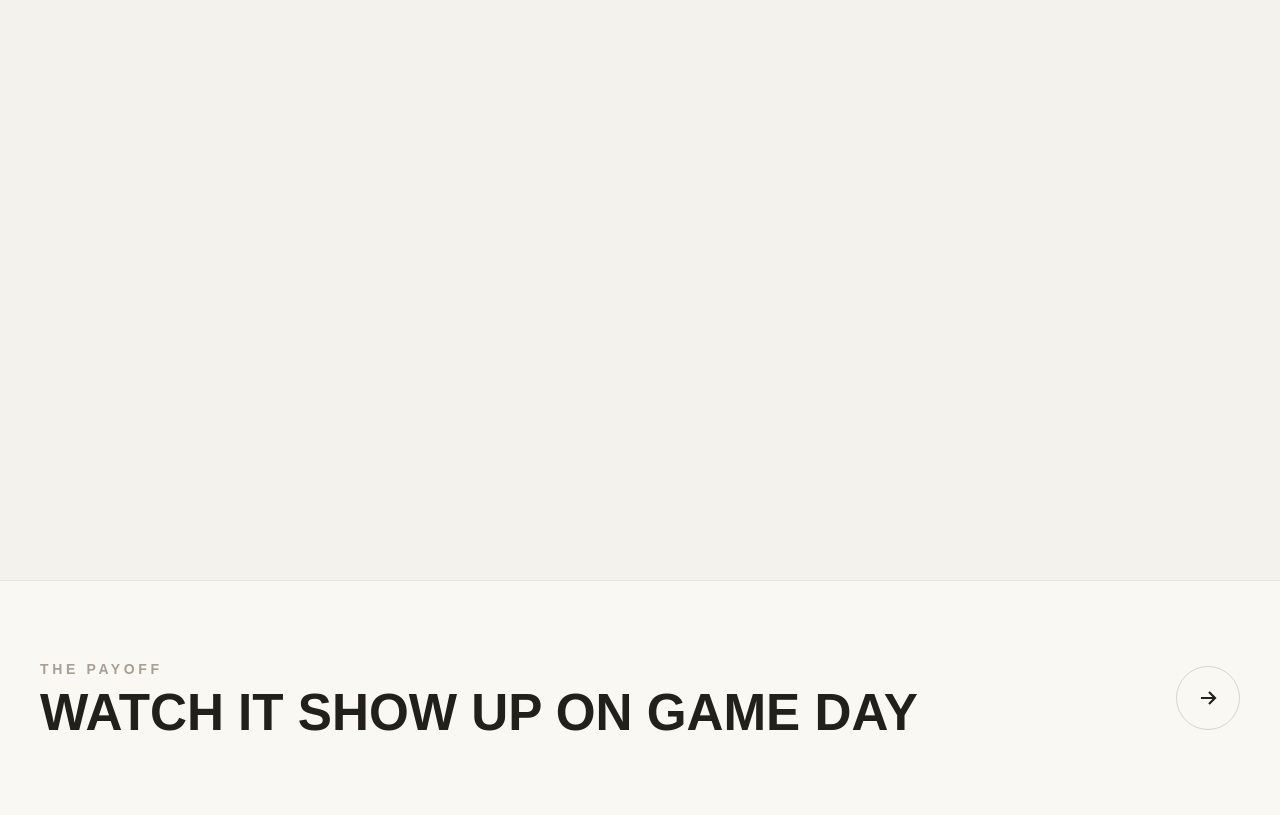
==== commit c68bb61b: "Remove logo and footer; two-row mobile header" ====
--- a/cage.html
+++ b/cage.html
@@ -16,13 +16,6 @@
   <a class="skip-link" href="#main">Skip to content</a>
   <header class="site-header">
     <a class="brand" href="./index.html" aria-label="Coach Steve Baseball home">
-      <svg width="30" height="30" viewBox="0 0 32 32" fill="none" role="img" aria-label="Coach Steve Baseball logo">
-        <circle cx="16" cy="16" r="13" stroke="currentColor" stroke-width="2" />
-        <path d="M8.2 6.2 C 13 11, 13 21, 8.2 25.8" stroke="var(--color-accent)" stroke-width="2" stroke-linecap="round" />
-        <path d="M23.8 6.2 C 19 11, 19 21, 23.8 25.8" stroke="var(--color-accent)" stroke-width="2" stroke-linecap="round" />
-        <path d="M11 10.6l2.3-1.1M12 13.5l2.5-.5M12 18.5l2.5.5M11 21.4l2.3 1.1" stroke="var(--color-accent)" stroke-width="1.5" stroke-linecap="round" />
-        <path d="M21 10.6l-2.3-1.1M20 13.5l-2.5-.5M20 18.5l-2.5.5M21 21.4l-2.3 1.1" stroke="var(--color-accent)" stroke-width="1.5" stroke-linecap="round" />
-      </svg>
       <span class="brand-name">Coach Steve Baseball</span>
     </a>
     <nav class="site-nav" aria-label="Primary">
@@ -110,12 +103,6 @@
     </aside>
   </main>
 
-  <footer class="site-footer">
-    <span class="foot-brand">Coach Steve Baseball</span>
-    <span>Private hitting &amp; player development · East Meadow, NY</span>
-    <a href="https://www.youtube.com/@coachstevebaseball" target="_blank" rel="noopener noreferrer" style="color:inherit">YouTube ↗</a>
-  </footer>
-
   <div class="lightbox" id="lightbox" role="dialog" aria-modal="true" aria-label="Video player">
     <div class="lightbox-scrim"></div>
     <div class="lightbox-panel">
--- a/style.css
+++ b/style.css
@@ -1056,18 +1056,28 @@
 
 /* Mobile tweaks */
 @media (max-width: 720px) {
+  .site-header {
+    flex-wrap: wrap;
+    padding-inline: var(--space-4);
+    padding-block: var(--space-2) 0;
+  }
+  .brand {
+    width: 100%;
+    min-height: 36px;
+  }
   .brand-name {
-    display: none;
-  }
-  .site-header {
-    padding-inline: var(--space-4);
+    font-size: 0.75rem;
+    letter-spacing: 0.08em;
   }
   .site-nav {
+    width: 100%;
     gap: var(--space-1);
+    justify-content: space-between;
   }
   .site-nav a {
     white-space: nowrap;
     letter-spacing: 0.04em;
+    padding-inline: 0;
   }
   .theme-toggle {
     width: 40px;
